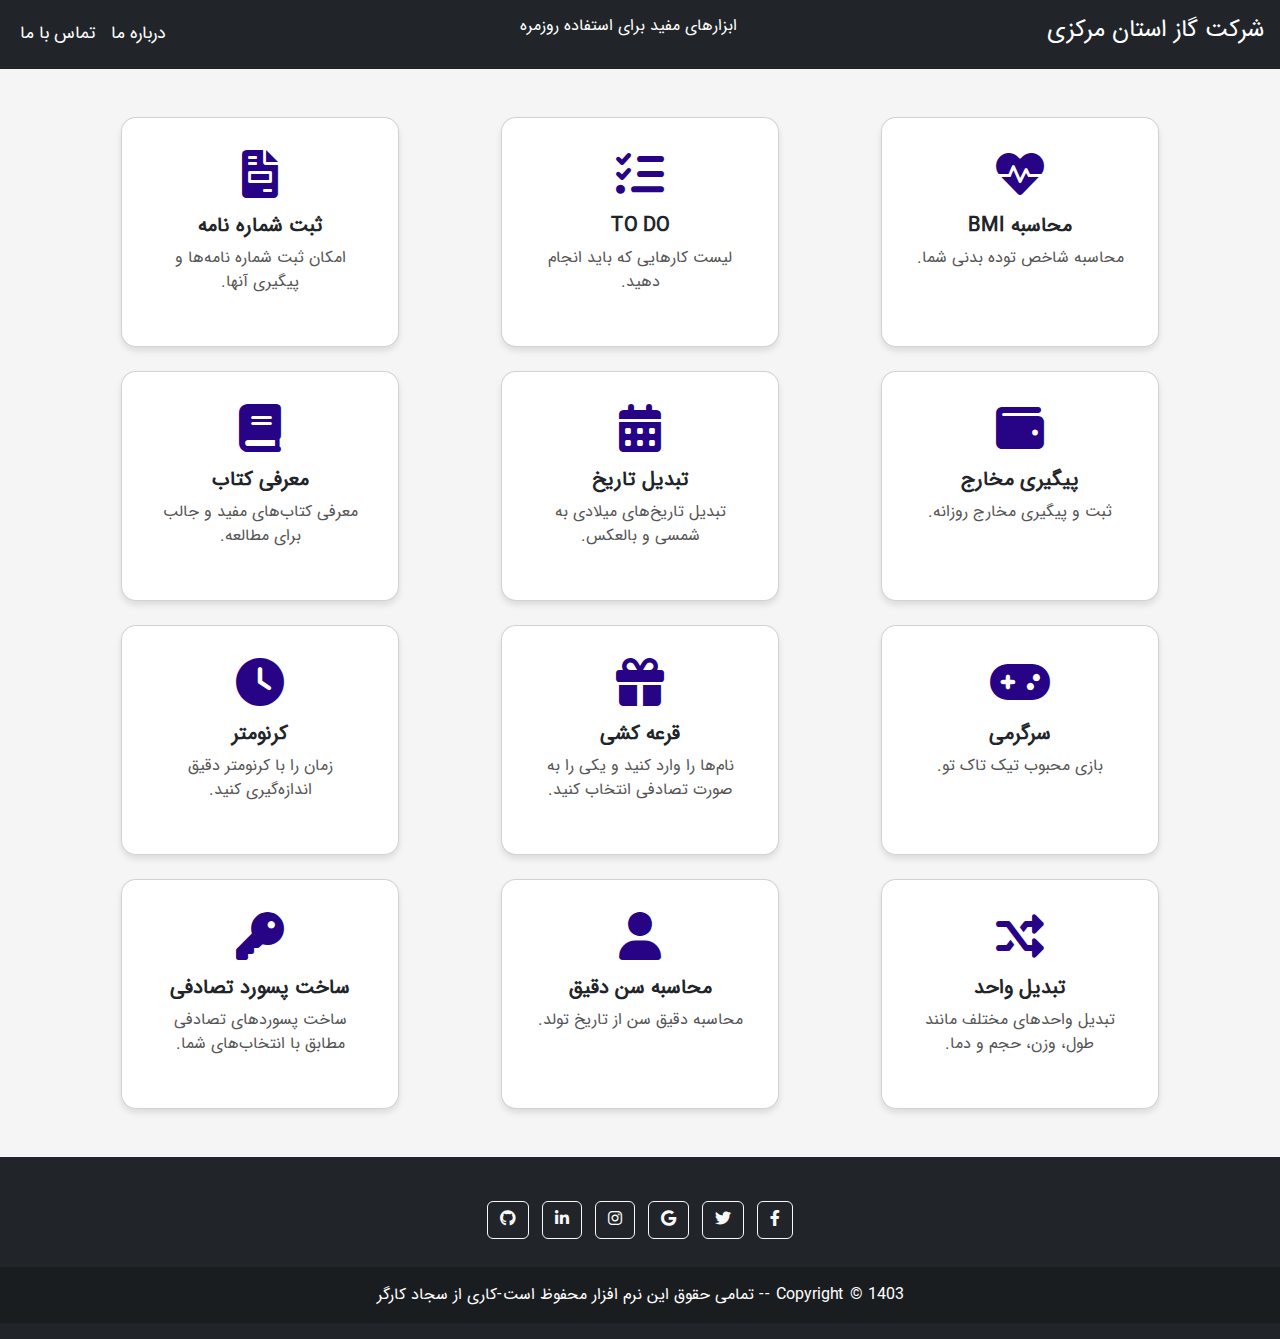
==== index.html @ 823a99cc "initial commit" ====
<!DOCTYPE html>
<html lang="fa">

<head>
    <meta charset="UTF-8">
    <meta name="viewport" content="width=device-width, initial-scale=1.0">
    <title>برنامه‌های کاربردی</title>

    <!-- لینک به CSS بوت استرپ -->
    <link href="css/bootstrap.css" rel="stylesheet">

    <!-- لینک به آیکن‌های FontAwesome -->
    <link href="https://cdnjs.cloudflare.com/ajax/libs/font-awesome/6.0.0-beta3/css/all.min.css" rel="stylesheet">
    <link rel="stylesheet" href="css/index/style.css">

    <style>
     
    </style>
</head>

<body>
    <!-- هدر -->
    <header class="header">
        <h4 class="p-3">شرکت گاز استان مرکزی</h4>
        <p>ابزارهای مفید برای استفاده روزمره</p>
        <nav class="navbar navbar-expand-lg navbar-dark">
            <div class="container">
                <button class="navbar-toggler" type="button" data-bs-toggle="collapse" data-bs-target="#navbarNav" aria-controls="navbarNav" aria-expanded="false" aria-label="Toggle navigation">
                    <span class="navbar-toggler-icon"></span>
                </button>
                <div class="collapse navbar-collapse" id="navbarNav">
                    <ul class="navbar-nav ms-auto">
                        <li class="nav-item">
                            <a class="nav-link" href="#!">درباره ما</a>
                        </li>
                        <li class="nav-item">
                            <a class="nav-link" href="#!">تماس با ما</a>
                        </li>
                    </ul>
                </div>
            </div>
        </nav>
    </header>

    <div class="container mt-5">
        <div class="row row-cols-1 row-cols-md-3 g-4">
            <!-- برنامه 1: محاسبه BMI -->
            <div class="col">
                <div class="card h-100" onclick="window.location.href='pr/Bmi.html'">
                    <div class="card-body text-center">
                        <i class="fas fa-heartbeat card-icon"></i>
                        <h5 class="card-title">محاسبه BMI</h5>
                        <p class="card-text">محاسبه شاخص توده بدنی شما.</p>
                    </div>
                </div>
            </div>
            <!-- برنامه 2: TO DO -->
            <div class="col">
                <div class="card h-100" onclick="window.location.href='pr/to-do.html'">
                    <div class="card-body text-center">
                        <i class="fas fa-list-check card-icon"></i>
                        <h5 class="card-title">TO DO</h5>
                        <p class="card-text">لیست کارهایی که باید انجام دهید.</p>
                    </div>
                </div>
            </div>
            <!-- برنامه 3: ثبت شماره نامه -->
            <div class="col">
                <div class="card h-100" onclick="window.location.href='pr/letter.html'">
                    <div class="card-body text-center">
                        <i class="fas fa-file-invoice card-icon"></i>
                        <h5 class="card-title">ثبت شماره نامه</h5>
                        <p class="card-text">امکان ثبت شماره نامه‌ها و پیگیری آنها.</p>
                    </div>
                </div>
            </div>
            <!-- برنامه 4: پیگیری مخارج -->
            <div class="col">
                <div class="card h-100" onclick="window.location.href='pr/Cost.html'">
                    <div class="card-body text-center">
                        <i class="fas fa-wallet card-icon"></i>
                        <h5 class="card-title">پیگیری مخارج</h5>
                        <p class="card-text">ثبت و پیگیری مخارج روزانه.</p>
                    </div>
                </div>
            </div>
            <!-- برنامه 5: تبدیل تاریخ -->
            <div class="col">
                <div class="card h-100" onclick="window.location.href='pr/DateConverter.html'">
                    <div class="card-body text-center">
                        <i class="fas fa-calendar-alt card-icon"></i>
                        <h5 class="card-title">تبدیل تاریخ</h5>
                        <p class="card-text">تبدیل تاریخ‌های میلادی به شمسی و بالعکس.</p>
                    </div>
                </div>
            </div>
            <!-- برنامه 6: معرفی کتاب -->
            <div class="col">
                <div class="card h-100" onclick="window.location.href='pr/Book.html'">
                    <div class="card-body text-center">
                        <i class="fas fa-book card-icon"></i>
                        <h5 class="card-title">معرفی کتاب</h5>
                        <p class="card-text">معرفی کتاب‌های مفید و جالب برای مطالعه.</p>
                    </div>
                </div>
            </div>
            <!-- برنامه 7: بازی تیک تاک -->
            <div class="col">
                <div class="card h-100" onclick="window.location.href='pr/Tic-Tac-Toe.html'">
                    <div class="card-body text-center">
                        <i class="fas fa-gamepad card-icon"></i>
                        <h5 class="card-title">سرگرمی</h5>
                        <p class="card-text">بازی محبوب تیک تاک تو.</p>
                    </div>
                </div>
            </div>
            <!-- برنامه 8: قرعه کشی -->
            <div class="col">
                <div class="card h-100" onclick="window.location.href='pr/Lottery.html'">
                    <div class="card-body text-center">
                        <i class="fas fa-gift card-icon"></i>
                        <h5 class="card-title">قرعه کشی</h5>
                        <p class="card-text">نام‌ها را وارد کنید و یکی را به صورت تصادفی انتخاب کنید.</p>
                    </div>
                </div>
            </div>
            <!-- برنامه 9: کرنومتر -->
            <div class="col">
                <div class="card h-100" onclick="window.location.href='pr/stopwatch.html'">
                    <div class="card-body text-center">
                        <i class="fas fa-clock card-icon"></i>
                        <h5 class="card-title">کرنومتر</h5>
                        <p class="card-text">زمان را با کرنومتر دقیق اندازه‌گیری کنید.</p>
                    </div>
                </div>
            </div>
            <!-- برنامه 10: تبدیل واحد -->
            <div class="col">
                <div class="card h-100" onclick="window.location.href='pr/Converter.html'">
                    <div class="card-body text-center">
                        <i class="fas fa-random card-icon"></i>
                        <h5 class="card-title">تبدیل واحد</h5>
                        <p class="card-text">تبدیل واحدهای مختلف مانند طول، وزن، حجم و دما.</p>
                    </div>
                </div>
            </div>
            <!-- برنامه 11: محاسبه سن دقیق -->
            <div class="col">
                <div class="card h-100" onclick="window.location.href='pr/Age.html'">
                    <div class="card-body text-center">
                        <i class="fas fa-user card-icon"></i>
                        <h5 class="card-title">محاسبه سن دقیق</h5>
                        <p class="card-text">محاسبه دقیق سن از تاریخ تولد.</p>
                    </div>
                </div>
            </div>
            <!-- برنامه 12: ساخت پسورد تصادفی -->
            <div class="col">
                <div class="card h-100" onclick="window.location.href='pr/PasswordGenerator.html'">
                    <div class="card-body text-center">
                        <i class="fas fa-key card-icon"></i>
                        <h5 class="card-title">ساخت پسورد تصادفی</h5>
                        <p class="card-text">ساخت پسوردهای تصادفی مطابق با انتخاب‌های شما.</p>
                    </div>
                </div>
            </div>
        </div>
    </div>

    <!-- فوتر -->
    <footer class="bg-dark text-center text-white mt-5">
        <div class="container p-4 pb-0">
            <section class="mb-4">
                <a class="btn btn-outline-light btn-floating m-1" href="#!" role="button"><i class="fab fa-facebook-f"></i></a>
                <a class="btn btn-outline-light btn-floating m-1" href="#!" role="button"><i class="fab fa-twitter"></i></a>
                <a class="btn btn-outline-light btn-floating m-1" href="#!" role="button"><i class="fab fa-google"></i></a>
                <a class="btn btn-outline-light btn-floating m-1" href="#!" role="button"><i class="fab fa-instagram"></i></a>
                <a class="btn btn-outline-light btn-floating m-1" href="#!" role="button"><i class="fab fa-linkedin-in"></i></a>
                <a class="btn btn-outline-light btn-floating m-1" href="#!" role="button"><i class="fab fa-github"></i></a>
            </section>
        </div>
        <div class="text-center p-3" style="background-color: rgba(0, 0, 0, 0.2);">
            1403 © Copyright -- تمامی حقوق این نرم افزار محفوظ است-کاری از سجاد کارگر
        </div>
    </footer>

    <script src="js/bootstrap.js"></script>
</body>

</html>
---- css/index/style.css ----
/* متغیرهای رنگی */
:root {
    --header-color: rgb(33 37 41);
    --secondary-color: #f8f9fa;
    --text-color: #555;
    --hover-color: #f0f0f0;
    --dark-color: #343a40;
}

/* استفاده از فونت سفارشی */
@font-face {
    font-family: Iransans;
    src: url(../../fonts/IRANSansWeb.woff2) format('woff2');
    font-display: swap;
}

body {
    font-family: Iransans, sans-serif;
    direction: rtl;
    margin: 0;
    padding: 0;
    background-color: #f5f5f5;
}

/* هدر */
header {
    background-color: var(--header-color);
    color: white;
    display: flex;
    justify-content: space-between;
    align-items: center;
}

header h1 {
    margin: 0;
    font-size: 2.5rem;
    font-weight: bold;
}

header .logo {
    max-height: 50px;
}

/* استایل کارت‌ها */
.card {
    border-radius: 15px;
    box-shadow: 0 4px 6px rgba(0, 0, 0, 0.1);
    transition: transform 0.2s ease-in-out, box-shadow 0.3s ease;
    cursor: pointer;
    overflow: hidden;
    background-color: #fff;
    margin-bottom: 20px;
    width: 78%; 
    margin-left: auto; /* تراز خودکار از چپ */
    margin-right: auto; /* تراز خودکار از راست */
}

.card:hover {
    transform: translateY(-10px);
    box-shadow: 0 10px 20px rgba(0, 0, 0, 0.2);
}

.card-body {
    padding: 2rem;
}

.card-footer {
    background-color: var(--secondary-color);
}

.card-title {
    font-weight: bold;
}

.card-text {
    color: var(--text-color);
    font-size: 1rem;
}

.card-icon {
    font-size: 3rem;
    margin-bottom: 1rem;
    color: #270485;
}

.card:hover .card-title {
    color: #73b918;
}

/* استایل وضعیت و پیام‌ها */
.status {
    text-align: center;
    margin-top: 20px;
    font-size: 1.5rem;
    font-weight: bold;
}

/* استایل فوتر */
footer {
    background-color: var(--secondary-color);
    padding: 1rem 0;
    text-align: center;
    color: var(--text-color);
}

footer a {
    color: var(--header-color);
    text-decoration: none;
    transition: color 0.3s ease;
}

footer a:hover {
    text-decoration: underline;
    color: #0056b3;
}

/* استایل ریسپانسیو برای نمایش بهتر کارت‌ها */
@media (max-width: 992px) {
    .card {
        width: 45%; /* در اندازه‌های متوسط‌تر، عرض کارت‌ها به 45% کاهش می‌یابد */
    }
}

@media (max-width: 576px) {
    .card {
        width: 90%; /* برای موبایل، عرض کارت‌ها به 90% می‌رسد */
    }
}

/* لینک‌ها در منو و هدر */
.nav-link {
    color: white;
    font-size: 1.1rem;
    padding: 10px 15px;
    transition: color 0.3s ease;
}

.nav-link:hover {
    color: #01ac5c;
}
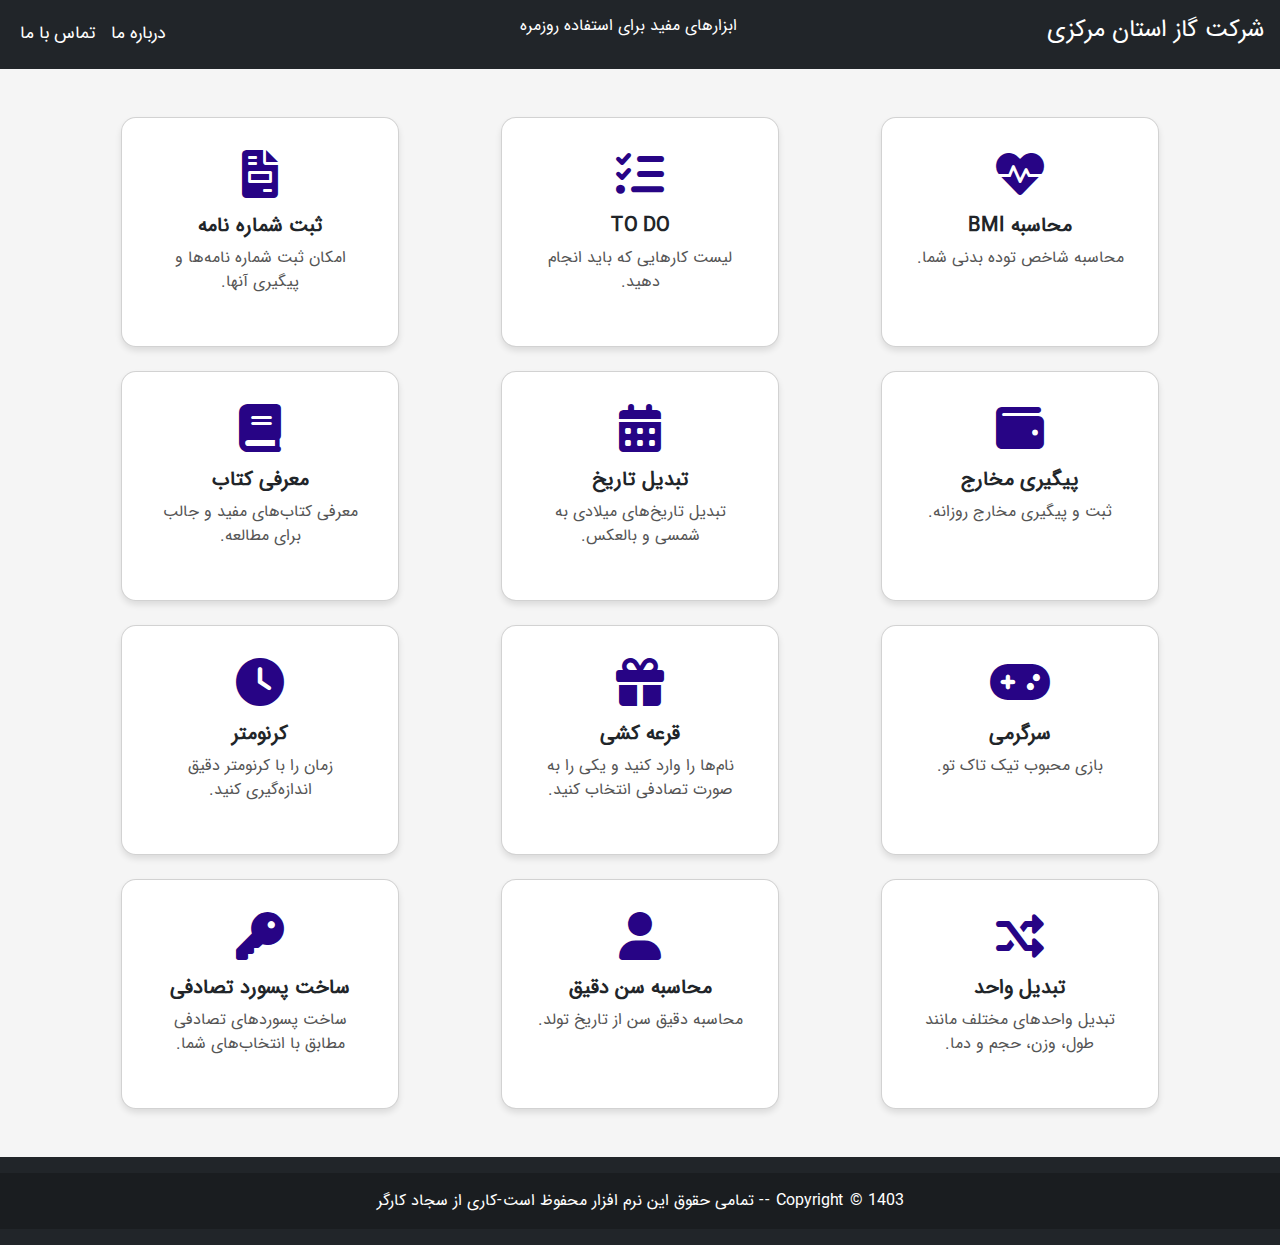
==== commit 2a90b315: "add about, contact  pages and edit footer" ====
--- a/index.html
+++ b/index.html
@@ -31,7 +31,7 @@
                 <div class="collapse navbar-collapse" id="navbarNav">
                     <ul class="navbar-nav ms-auto">
                         <li class="nav-item">
-                            <a class="nav-link" href="#!">درباره ما</a>
+                            <a class="nav-link" href="page/about.html">درباره ما</a>
                         </li>
                         <li class="nav-item">
                             <a class="nav-link" href="#!">تماس با ما</a>
@@ -169,16 +169,6 @@
 
     <!-- فوتر -->
     <footer class="bg-dark text-center text-white mt-5">
-        <div class="container p-4 pb-0">
-            <section class="mb-4">
-                <a class="btn btn-outline-light btn-floating m-1" href="#!" role="button"><i class="fab fa-facebook-f"></i></a>
-                <a class="btn btn-outline-light btn-floating m-1" href="#!" role="button"><i class="fab fa-twitter"></i></a>
-                <a class="btn btn-outline-light btn-floating m-1" href="#!" role="button"><i class="fab fa-google"></i></a>
-                <a class="btn btn-outline-light btn-floating m-1" href="#!" role="button"><i class="fab fa-instagram"></i></a>
-                <a class="btn btn-outline-light btn-floating m-1" href="#!" role="button"><i class="fab fa-linkedin-in"></i></a>
-                <a class="btn btn-outline-light btn-floating m-1" href="#!" role="button"><i class="fab fa-github"></i></a>
-            </section>
-        </div>
         <div class="text-center p-3" style="background-color: rgba(0, 0, 0, 0.2);">
             1403 © Copyright -- تمامی حقوق این نرم افزار محفوظ است-کاری از سجاد کارگر
         </div>
